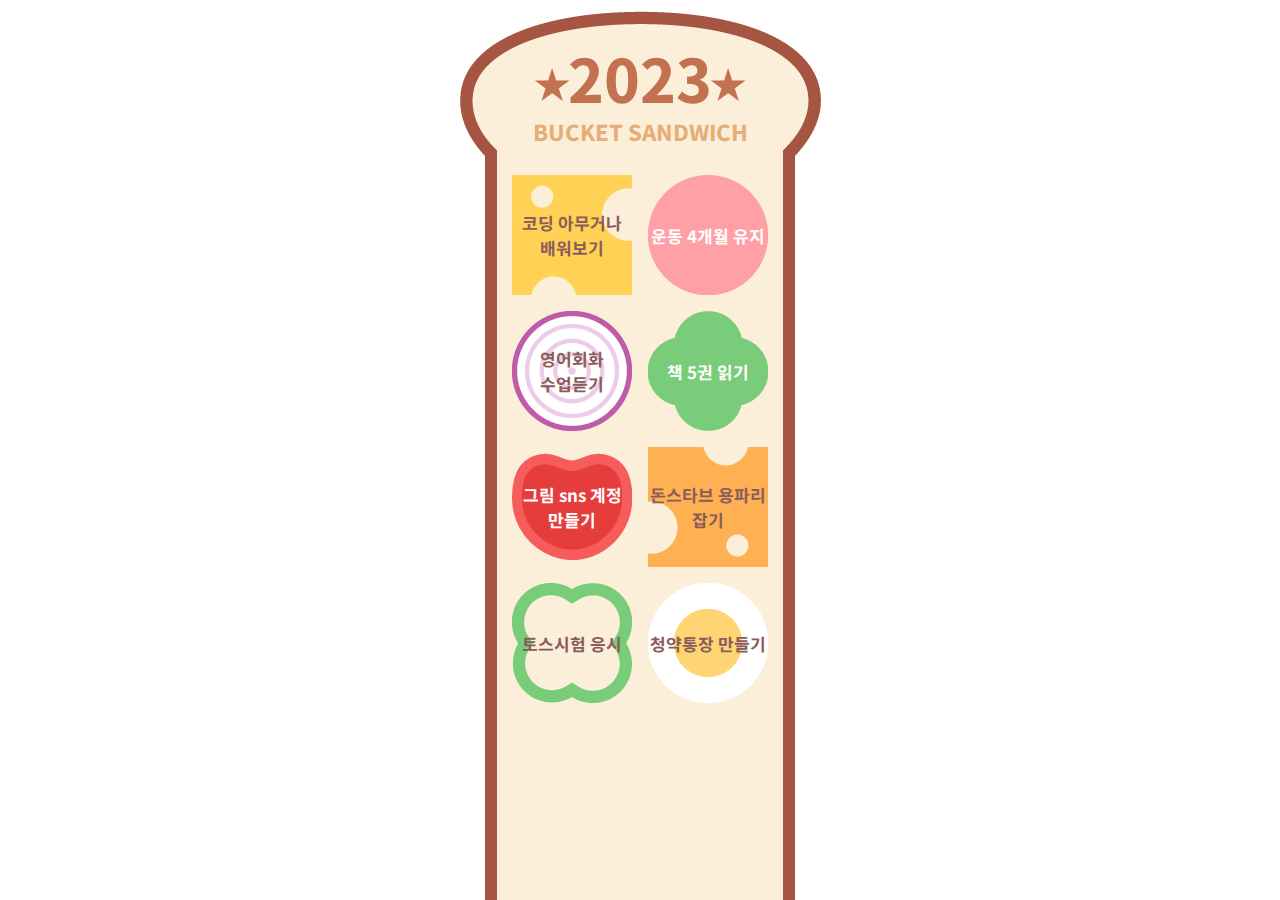
==== index.html @ 44293f8e "." ====
<!DOCTYPE html>
<html>

<head>
    <meta charset="UTF-8">
    <meta http-equiv="X-UA-Compatible" content="IE=edge">
    <meta name="viewport" content="width=device-width, initial-scale=1.0">
    <title>2023년 버킷리스트</title>
    <link rel="stylesheet" type="text/css" href="custom.css">
</head>

<body class="bg center">
    <h1 class="title">⭑2023⭑</h1>
    <p class="msg">BUCKET SANDWICH</p>
    <div class="row flex-row wrap" id="bucket-list"></div>

    <!-- json 적용하기, 함수 반복문에서 빼기 -->
    <script>
        const items = [
            { title: '코딩 아무거나 배워보기', image: 'img1', status: false },
            { title: '운동 4개월 유지', image: 'img2', status: false },
            { title: '영어회화 수업듣기', image: 'img3', status: false },
            { title: '책 5권 읽기', image: 'img4', status: false },
            { title: '그림 sns 계정 만들기', image: 'img5', status: false },
            { title: '돈스타브 용파리 잡기', image: 'img6', status: false },
            { title: '토스시험 응시', image: 'img7', status: false },
            { title: '청약통장 만들기', image: 'img8', status: false }
        ];

        // if (localStorage.getItem('items') == null) {
        //     localStorage.setItem('items', JSON.stringify(items));
        // }
        localStorage.setItem('items', JSON.stringify(items));

        const bucketList = document.getElementById('bucket-list');
        const item = JSON.parse(localStorage.getItem('items'));
        let list = "";

        for (let i = 0; i < item.length; i++) {
            const data = item[i];
            list += `<div class='bucket ${data.image} center ${data.status ? 'done' : ''}' id='item${i}'>${data.title}</div>`;
        }

        bucketList.innerHTML = list;

        const arr = [];
        for (let a = 0; a < items.length; a++) {
            arr.push(document.getElementById(`item${a}`));
        }

        for (let t = 0; t < arr.length; t++) {
            const topping = arr[t];
            topping.onclick = dripSauceOnItem;

            function dripSauceOnItem() {
                if (topping.classList.contains('done')) {
                    topping.classList.remove('done');
                    // localStorage.setItem(`topping${t}`, topping.outerHTML); // 케첩 닦기
                    let obj1 = item[t];
                    obj1.status = "false";
                    console.log(obj1);
                    localStorage.setItem('items', JSON.stringify(obj1));
                } else {
                    topping.classList.add('done');
                    // localStorage.setItem(`topping${t}`, topping.outerHTML); // 케첩 뿌리기
                    let obj2 = item[t];
                    obj2.status = "true";
                    console.log(obj2);
                    localStorage.setItem('items', JSON.stringify(obj2));
                }
            }

            // if (localStorage.getItem(`topping${t}`) == null) {
            //     localStorage.setItem(`topping${t}`, topping.outerHTML);
            // }

            // const html = document.getElementById(`topping${t + 1}`);
            // if (localStorage.getItem(`topping${t}`).indexOf('done') == -1) {
            //     html.classList.remove('done');
            //     localStorage.setItem(`topping${t}`, topping.outerHTML);
            // } else {
            //     html.classList.add('done');
            //     localStorage.setItem(`topping${t}`, topping.outerHTML);
            // }
        }

        // localStorage.clear();
    </script>
</body>

</html>
---- custom.css ----
/* 사랑해 - 대섹백 */
@import url('https://fonts.googleapis.com/css2?family=Noto+Sans+KR:wght@400;500;700;900&display=swap');

* {
    font-family: 'Noto Sans KR', sans-serif;
}

html {
    display: flex;
    flex-direction: column;
    align-items: center;
    justify-content: center;
}

body {
    -webkit-user-select: none;
    -moz-user-select: none;
    -ms-user-select: none;
    user-select: none
}

.bg {
    background-image: url("sandwich/bread.png");
    background-repeat: no-repeat;
    background-position: center -5%;
    background-color: rgb(255, 255, 255);
}

.title {
    color: rgb(194, 113, 81);
    font-size: 60px;
    font-weight: 800;
    position: relative;
    top: -15px;
}

.msg {
    margin: -60px 0 20px;
    color: rgba(226, 161, 100, 0.863);
    font-size: 22px;
    font-weight: 800;
    position: relative;
    top: 0px;
}

.row {
    width: 360px;
}

.bucket {
    width: 120px;
    height: 120px;
    background-size: cover;
    background-position: center;
    margin: 8px;
    position: relative;

    /* 내용 글씨관련 */
    font-weight: 700;
    font-size: 17px;
    text-align: center;
    word-break: keep-all;
}

.img1 {
    background-image: url("sandwich/cheese1.png");
    color: rgb(139, 92, 92);
}

.img2 {
    background-image: url("sandwich/ham.png");
    color: rgb(255, 255, 255);
    font-weight: 700;
}

.img3 {
    background-image: url("sandwich/onion.png");
    color: rgb(139, 92, 92);
}

.img4 {
    background-image: url("sandwich/vege.png");
    color: rgb(255, 255, 255);
}

.img5 {
    background-image: url("sandwich/tomato.png");
    color: rgb(255, 255, 255);
}

.img6 {
    background-image: url("sandwich/cheese2.png");
    color: rgb(139, 92, 92);
}

.img7 {
    background-image: url("sandwich/paprica.png");
    color: rgb(139, 92, 92);
}

.img8 {
    background-image: url("sandwich/egg.png");
    color: rgb(139, 92, 92);
}

.center {
    display: flex;
    flex-direction: column;
    align-items: center;
    justify-content: center;
}

.flex-row {
    display: flex;
    flex-direction: row;
    align-items: center;
    justify-content: center;
}

.wrap {
    flex-wrap: wrap;
}

.done::after {
    content: "";
    width: 110%;
    height: 110%;
    background-image: url("sandwich/sauce.png");
    background-size: contain;
    background-repeat: no-repeat;
    background-position: center;
    position: absolute;
    top: -5%;
}
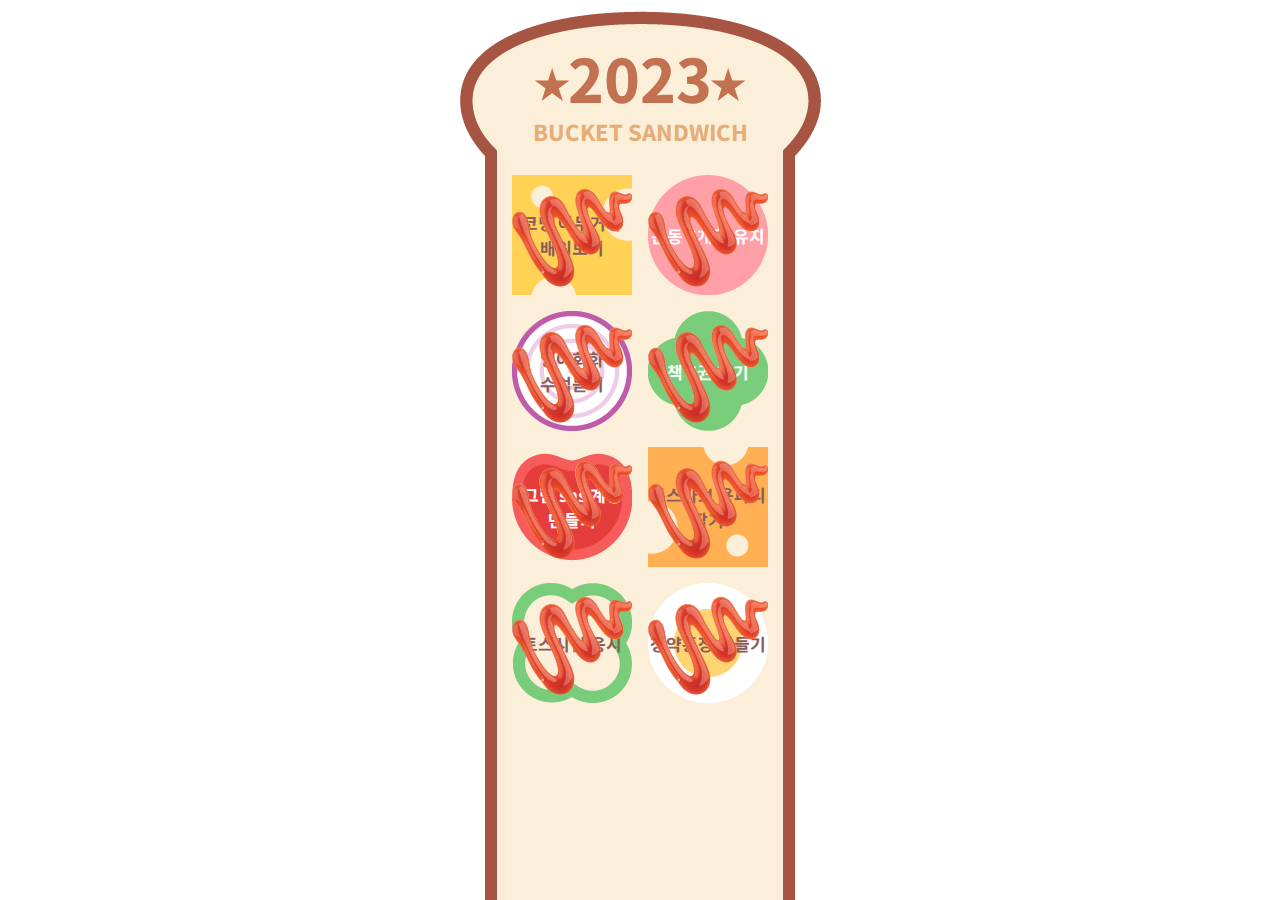
==== commit c58f4c39: "반복문에서 함수 빼기(미완)" ====
--- a/index.html
+++ b/index.html
@@ -14,7 +14,7 @@
     <p class="msg">BUCKET SANDWICH</p>
     <div class="row flex-row wrap" id="bucket-list"></div>
 
-    <!-- json 적용하기, 함수 반복문에서 빼기 -->
+    <!-- json 적용하기(완료), 반복문에서 함수 빼기 -->
     <script>
         const items = [
             { title: '코딩 아무거나 배워보기', image: 'img1', status: false },
@@ -27,10 +27,9 @@
             { title: '청약통장 만들기', image: 'img8', status: false }
         ];
 
-        // if (localStorage.getItem('items') == null) {
-        //     localStorage.setItem('items', JSON.stringify(items));
-        // }
-        localStorage.setItem('items', JSON.stringify(items));
+        if (localStorage.getItem('items') == null) {
+            localStorage.setItem('items', JSON.stringify(items));
+        }
 
         const bucketList = document.getElementById('bucket-list');
         const item = JSON.parse(localStorage.getItem('items'));
@@ -40,51 +39,40 @@
             const data = item[i];
             list += `<div class='bucket ${data.image} center ${data.status ? 'done' : ''}' id='item${i}'>${data.title}</div>`;
         }
-
         bucketList.innerHTML = list;
 
         const arr = [];
-        for (let a = 0; a < items.length; a++) {
+        for (let a = 0; a < item.length; a++) {
             arr.push(document.getElementById(`item${a}`));
         }
 
+        // 반복문에서 함수 빼기 (미완) - onclick된 t값 찾아야됨
         for (let t = 0; t < arr.length; t++) {
-            const topping = arr[t];
-            topping.onclick = dripSauceOnItem;
-
-            function dripSauceOnItem() {
-                if (topping.classList.contains('done')) {
-                    topping.classList.remove('done');
-                    // localStorage.setItem(`topping${t}`, topping.outerHTML); // 케첩 닦기
-                    let obj1 = item[t];
-                    obj1.status = "false";
-                    console.log(obj1);
-                    localStorage.setItem('items', JSON.stringify(obj1));
-                } else {
-                    topping.classList.add('done');
-                    // localStorage.setItem(`topping${t}`, topping.outerHTML); // 케첩 뿌리기
-                    let obj2 = item[t];
-                    obj2.status = "true";
-                    console.log(obj2);
-                    localStorage.setItem('items', JSON.stringify(obj2));
-                }
-            }
-
-            // if (localStorage.getItem(`topping${t}`) == null) {
-            //     localStorage.setItem(`topping${t}`, topping.outerHTML);
-            // }
-
-            // const html = document.getElementById(`topping${t + 1}`);
-            // if (localStorage.getItem(`topping${t}`).indexOf('done') == -1) {
-            //     html.classList.remove('done');
-            //     localStorage.setItem(`topping${t}`, topping.outerHTML);
-            // } else {
-            //     html.classList.add('done');
-            //     localStorage.setItem(`topping${t}`, topping.outerHTML);
-            // }
+            let topping = arr[t];
+            topping.onclick = dripSauceOnItem(topping);
         }
 
-        // localStorage.clear();
+        function dripSauceOnItem(topping) {
+            const regex = /[^0-9]/g;
+
+            if (topping.classList.contains('done')) {
+                topping.classList.remove('done');
+
+                topping.id.replace(regex, "");
+                console.log(topping.id.replace(regex, ""));
+
+                // item[t].status = false;
+                localStorage.setItem('items', JSON.stringify(item));
+            } else {
+                topping.classList.add('done');
+
+                topping.id.replace(regex, "");
+                console.log(topping.id);
+
+                // item[t].status = true;
+                localStorage.setItem('items', JSON.stringify(item));
+            }
+        }
     </script>
 </body>
 
--- a/custom.css
+++ b/custom.css
@@ -1,4 +1,4 @@
-/* 사랑해 - 대섹백 */
+/* ♥ */
 @import url('https://fonts.googleapis.com/css2?family=Noto+Sans+KR:wght@400;500;700;900&display=swap');
 
 * {
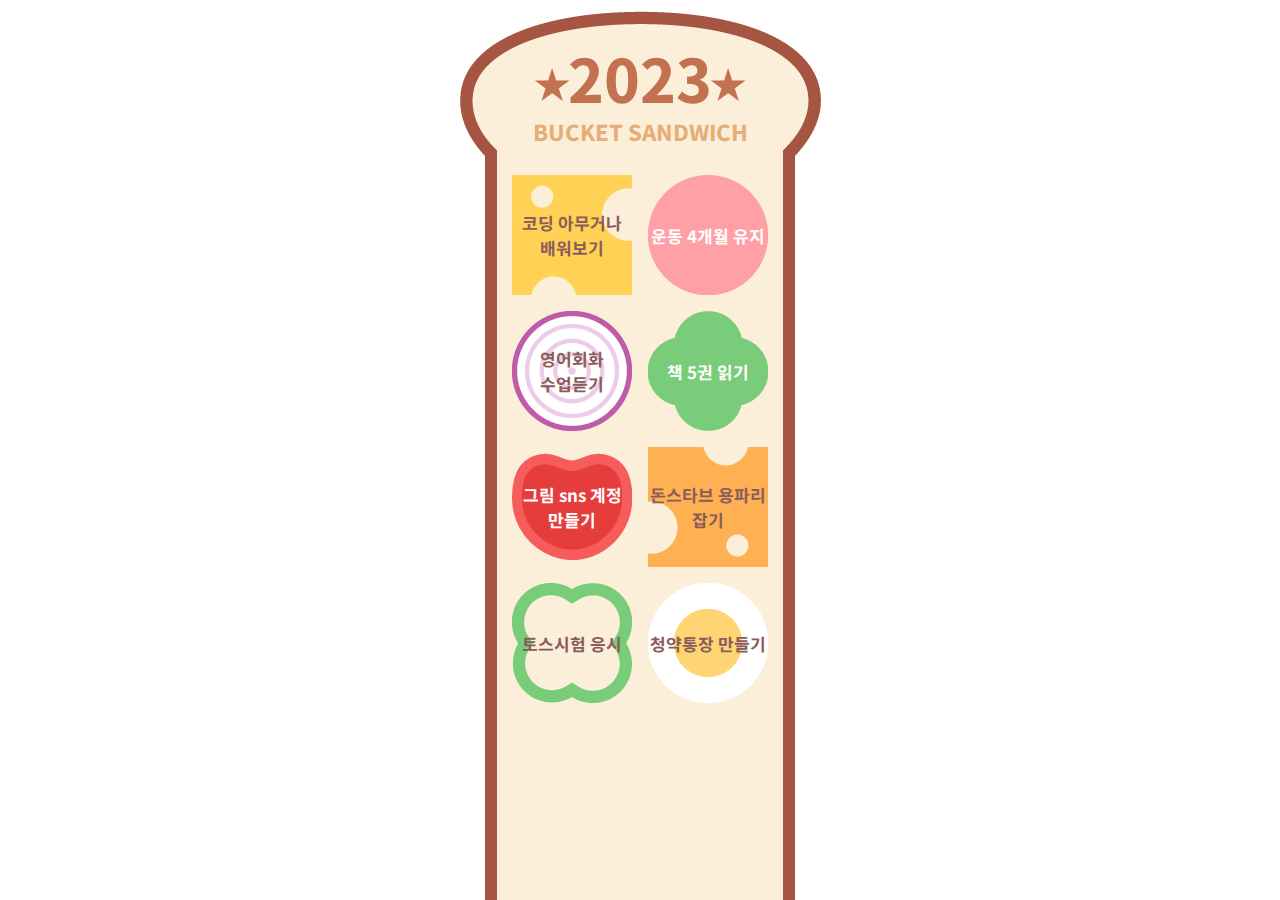
==== commit a34322e9: "반복문에서 함수 빼기 완료" ====
--- a/index.html
+++ b/index.html
@@ -14,7 +14,6 @@
     <p class="msg">BUCKET SANDWICH</p>
     <div class="row flex-row wrap" id="bucket-list"></div>
 
-    <!-- json 적용하기(완료), 반복문에서 함수 빼기 -->
     <script>
         const items = [
             { title: '코딩 아무거나 배워보기', image: 'img1', status: false },
@@ -46,32 +45,24 @@
             arr.push(document.getElementById(`item${a}`));
         }
 
-        // 반복문에서 함수 빼기 (미완) - onclick된 t값 찾아야됨
+        // 이해가 안돼요 선생님 (공부2 - stackoverflow 확인, for문에서 onclick 이슈)
+        const createClickHandler = function dripSauceOnItem(t, topping) {
+            return function dripSauceOnItem() {
+                if (topping.classList.contains('done')) {
+                    topping.classList.remove('done');
+                    item[t].status = false;
+                    localStorage.setItem('items', JSON.stringify(item));
+                } else {
+                    topping.classList.add('done');
+                    item[t].status = true;
+                    localStorage.setItem('items', JSON.stringify(item));
+                }
+            };
+        }
+
         for (let t = 0; t < arr.length; t++) {
             let topping = arr[t];
-            topping.onclick = dripSauceOnItem(topping);
-        }
-
-        function dripSauceOnItem(topping) {
-            const regex = /[^0-9]/g;
-
-            if (topping.classList.contains('done')) {
-                topping.classList.remove('done');
-
-                topping.id.replace(regex, "");
-                console.log(topping.id.replace(regex, ""));
-
-                // item[t].status = false;
-                localStorage.setItem('items', JSON.stringify(item));
-            } else {
-                topping.classList.add('done');
-
-                topping.id.replace(regex, "");
-                console.log(topping.id);
-
-                // item[t].status = true;
-                localStorage.setItem('items', JSON.stringify(item));
-            }
+            topping.onclick = createClickHandler(t, topping);
         }
     </script>
 </body>
